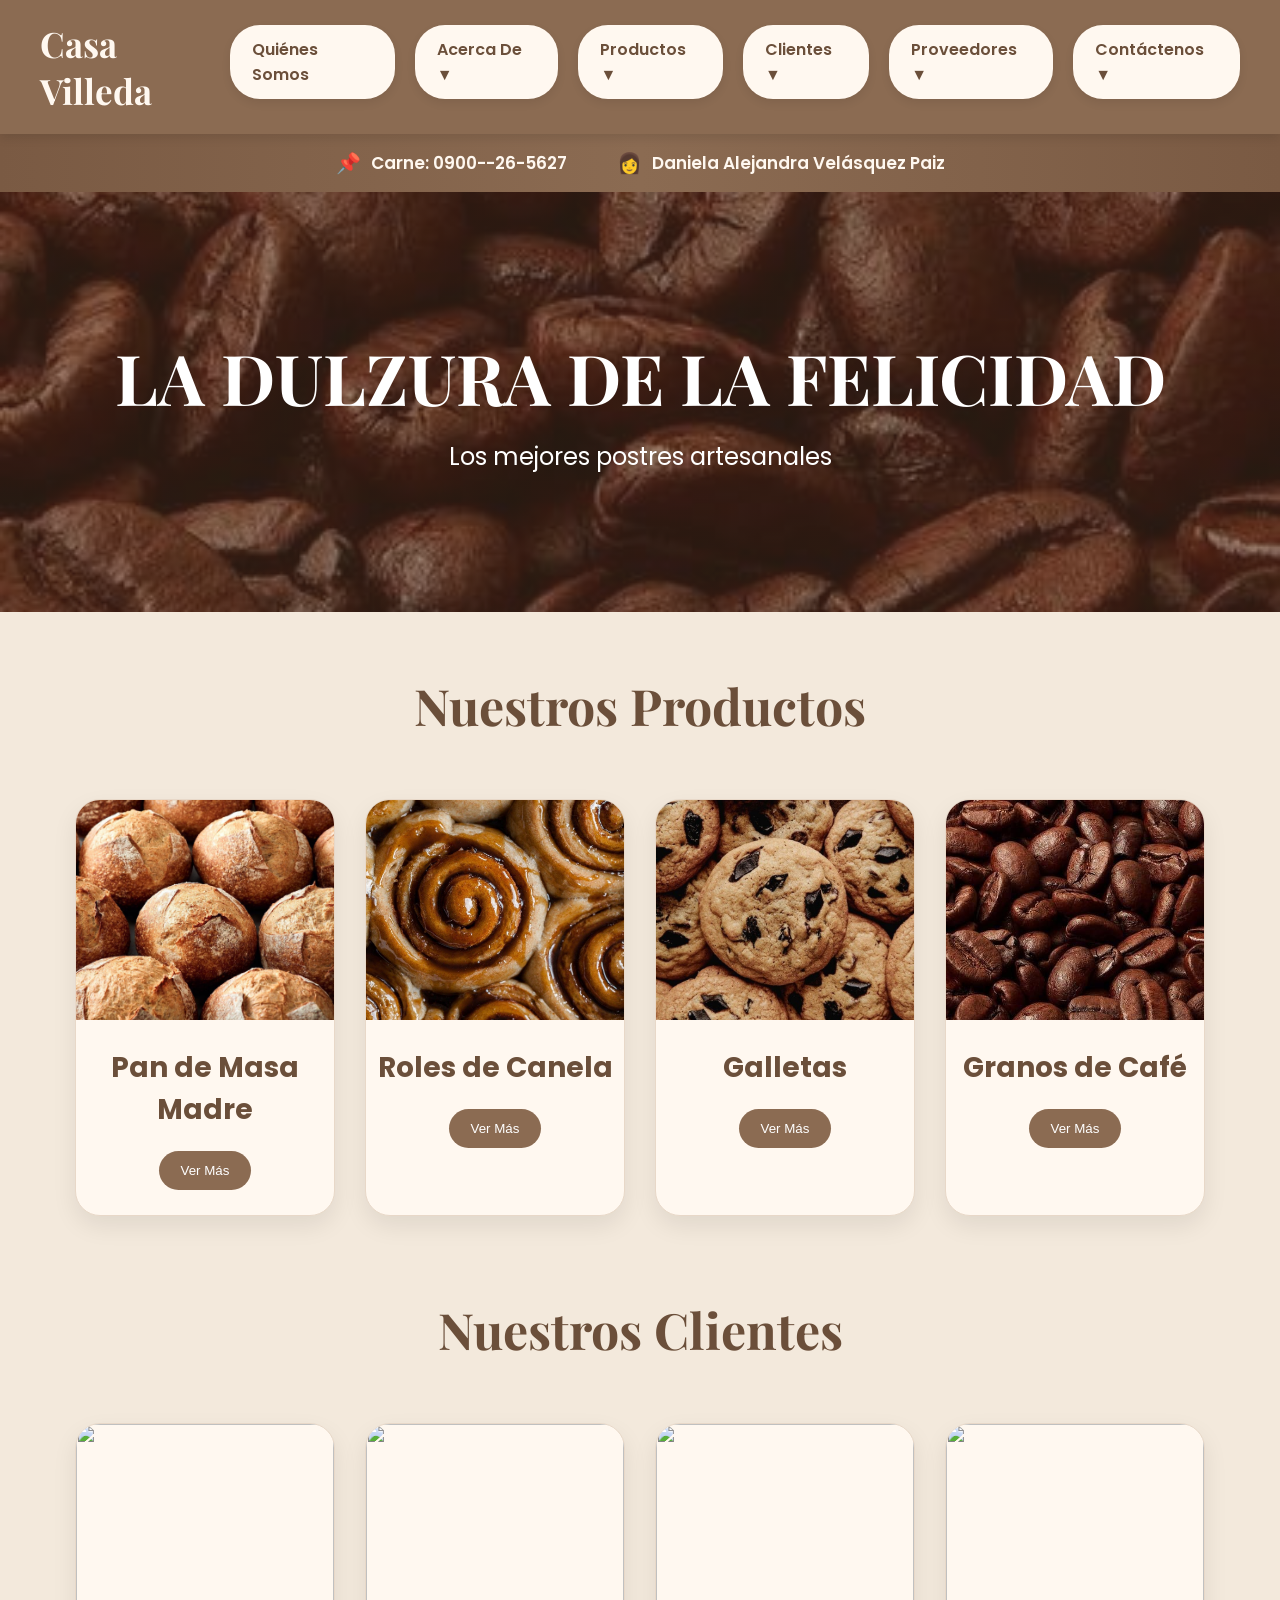
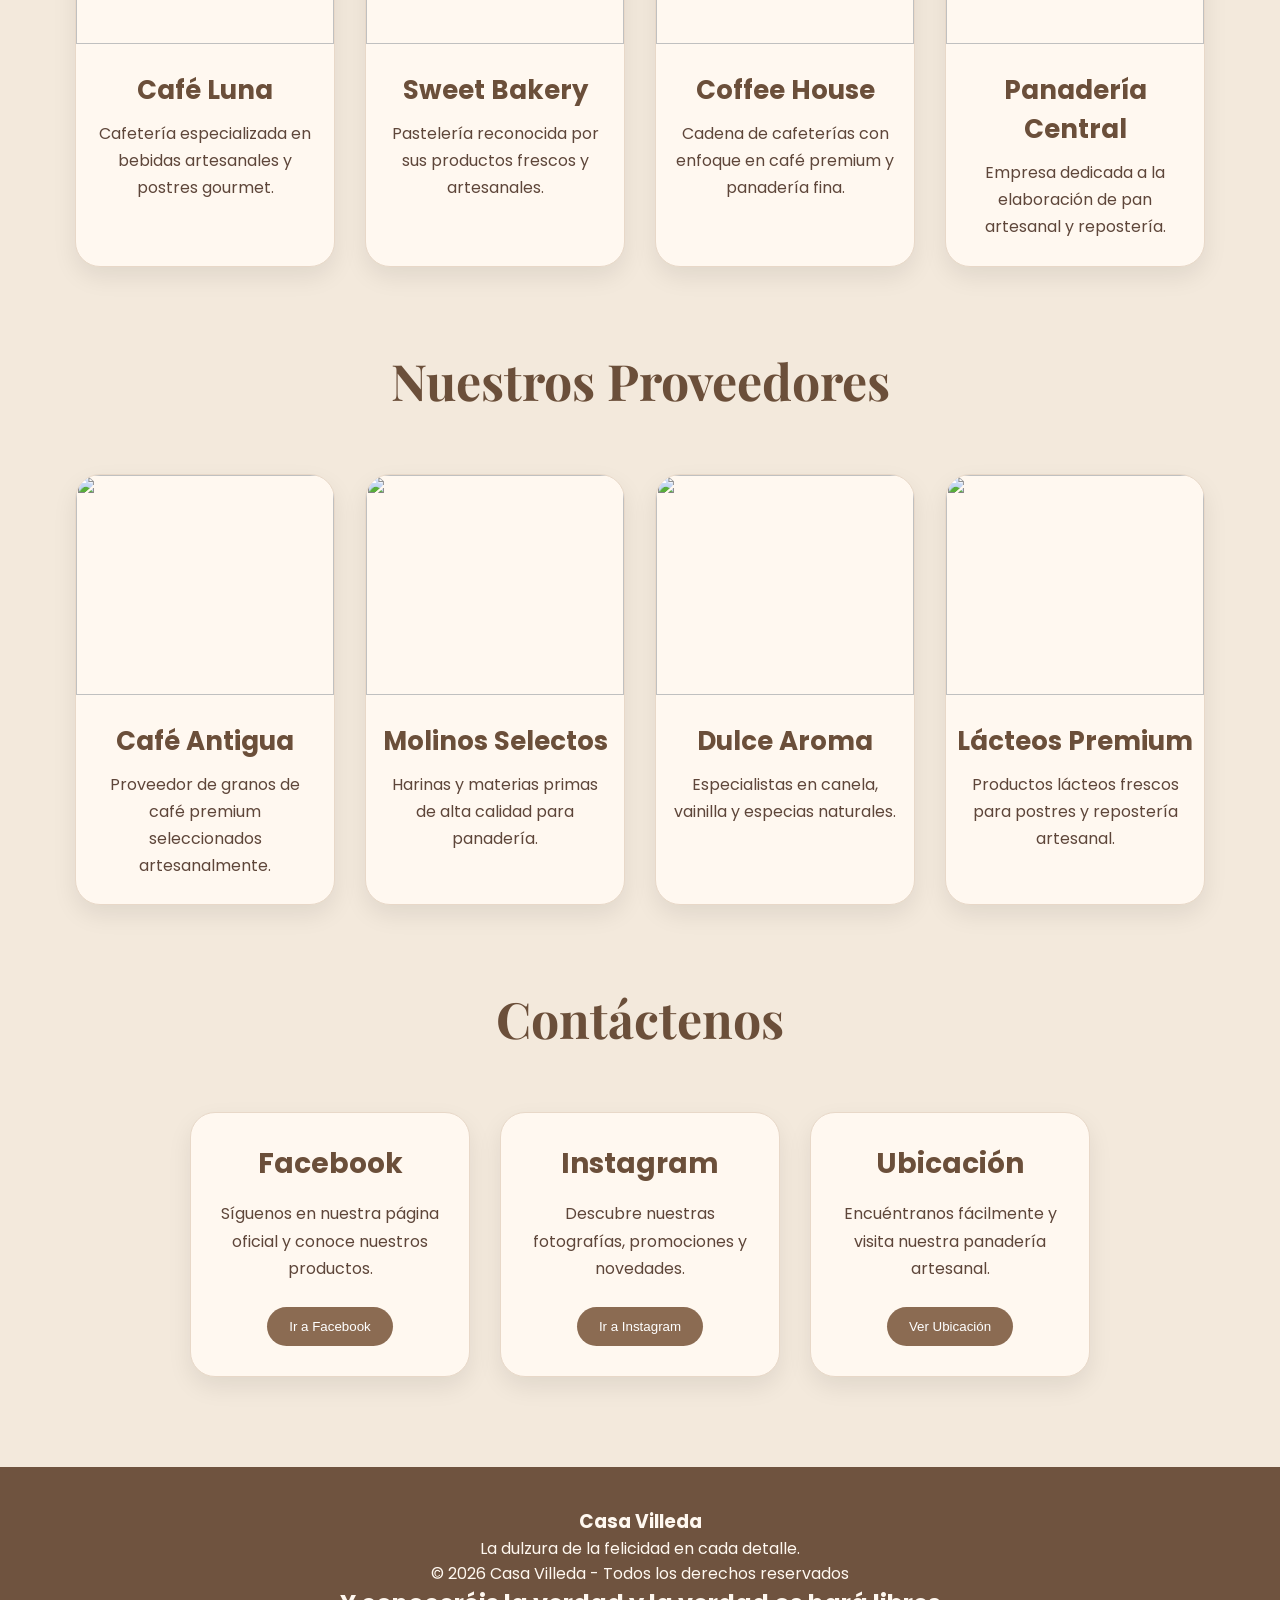
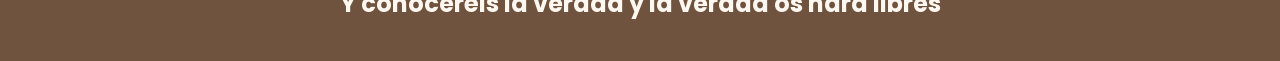
==== index.html @ d9a8e49d "Primer commit" ====
<!DOCTYPE html>
<html lang="es">

<head>

<meta charset="UTF-8">
<meta name="viewport" content="width=device-width, initial-scale=1.0">

<title>Casa Villeda</title>

<link rel="preconnect" href="https://fonts.googleapis.com">
<link rel="preconnect" href="https://fonts.gstatic.com" crossorigin>

<link href="https://fonts.googleapis.com/css2?family=Playfair+Display:wght@600;700&family=Poppins:wght@300;400;500;600&display=swap" rel="stylesheet">

<link rel="stylesheet" href="style.css">

</head>

<body>

<header>

<nav>

<div class="logo">Casa Villeda</div>

<div class="menu">

<div class="dropdown">
<a href="#" class="dropbtn" onclick="abrirModal('quienes')">
Quiénes Somos
</a>
</div>

<!-- EMPRESA -->

<div class="dropdown">

<a href="#" class="dropbtn">
Acerca De  ▼
</a>

<div class="dropdown-content">

<a href="#" onclick="abrirModal('mision')">
Misión
</a>

<a href="#" onclick="abrirModal('vision')">
Visión
</a>

</div>

</div>


<!-- DROPDOWN -->


<div class="dropdown">

<a href="#productos" class="dropbtn">
Productos ▼
</a>

<div class="dropdown-content">

<a href="#masa-madre">
Pan de Masa Madre
</a>

<a href="#roles-canela">
Roles de Canela
</a>

<a href="#galletas">
Galletas
</a>

<a href="#cafe">
Granos de Café
</a>

</div>

</div>

<!-- CLIENTES -->

<div class="dropdown">

<a href="#clientes" class="dropbtn">
Clientes ▼
</a>

<div class="dropdown-content">

<a href="#cliente1">
Café Luna
</a>

<a href="#cliente2">
Sweet Bakery
</a>

<a href="#cliente3">
Coffee House
</a>

<a href="#cliente4">
Panadería Central
</a>

</div>

</div>

<!-- PROVEEDORES -->

<div class="dropdown">

<a href="#proveedores" class="dropbtn">
Proveedores ▼
</a>

<div class="dropdown-content">

<a href="#proveedor1">
Café Antigua
</a>

<a href="#proveedor2">
Molinos Selectos
</a>

<a href="#proveedor3">
Dulce Aroma
</a>

<a href="#proveedor4">
Lácteos Premium
</a>

</div>

</div>

<!-- CONTACTO -->

<div class="dropdown">

<a href="#contacto" class="dropbtn">
Contáctenos ▼
</a>

<div class="dropdown-content">

<a href="https://www.facebook.com/share/1BdedrcXDf/?mibextid=wwXIfr" target="_blank">
Facebook
</a>

<a href="https://www.instagram.com/casavilledagt?igsh=cjlva3J4cmhjazhu&utm_source=qr" target="_blank">
Instagram
</a>

<a href="#contacto">
Ubicación
</a>

</div>

</div>



</div>

</nav>

</header>

<!-- MARQUEE -->

<!-- INFO BAR -->

<section class="info-bar">

    <div class="info-item">

        <span>📌</span>

        <p>
        Carne: 0900--26-5627
        </p>

    </div>

    <div class="info-item">

        <span>👩</span>

        <p>
        Daniela Alejandra Velásquez Paiz
        </p>

    </div>

</section>

<!-- HERO -->

<section class="hero">

<h1>LA DULZURA DE LA FELICIDAD</h1>

<p>Los mejores postres artesanales</p>

</section>

<!-- PRODUCTOS -->


 <h2 class="section-title">Nuestros Productos</h2>
<section class="productos" id="productos">


<div class="card" id="masa-madre">

<img src="masamadre.jpeg">

<h3>Pan de Masa Madre</h3>

<button onclick="abrirModal('prod1')">
Ver Más
</button>

</div>

<div class="card" id="roles-canela">

<img src="roles.jpeg">

<h3>Roles de Canela</h3>

<button onclick="abrirModal('prod2')">
Ver Más
</button>

</div>

<div class="card" id="galletas">

<img src="galletas.jpeg">

<h3>Galletas</h3>

<button onclick="abrirModal('prod3')">
Ver Más
</button>

</div>

<div class="card" id="cafe">

<img src="cafe.jpeg">

<h3>Granos de Café</h3>

<button onclick="abrirModal('prod4')">
Ver Más
</button>

</div>

</section>

<!-- CLIENTES -->

    <h2 class="section-title">Nuestros Clientes</h2>

<section class="clientes-cards" id="clientes">



    <div class="card-cliente" id="cliente1">

        <img src="cliente1.jpeg">

        <h3>Café Luna</h3>

        <p>
        Cafetería especializada en bebidas artesanales y postres gourmet.
        </p>

    </div>

    <div class="card-cliente" id="cliente2">

        <img src="cliente2.jpeg">

        <h3>Sweet Bakery</h3>

        <p>
        Pastelería reconocida por sus productos frescos y artesanales.
        </p>

    </div>

    <div class="card-cliente" id="cliente3">

        <img src="cliente3.jpeg">

        <h3>Coffee House</h3>

        <p>
        Cadena de cafeterías con enfoque en café premium y panadería fina.
        </p>

    </div>

    <div class="card-cliente" id="cliente4">

        <img src="cliente4.jpeg">

        <h3>Panadería Central</h3>

        <p>
        Empresa dedicada a la elaboración de pan artesanal y repostería.
        </p>

    </div>

</section>


<!-- CONTACTO -->




<!-- CLIENTES -->
<!-- 
<h2 class="section-title">Clientes</h2>

<section class="contacto">

<button onclick="window.open('https://www.facebook.com/share/1BdedrcXDf/?mibextid=wwXIfr')">
Facebook
</button>

<button onclick="window.open('https://www.instagram.com/casavilledagt?igsh=cjlva3J4cmhjazhu&utm_source=qr')">
Instagram
</button>

<button onclick="abrirModal('mapa')">
Ubicación
</button>

</section> -->

<!-- PROVEEDORES -->

    <h2 class="section-title">Nuestros Proveedores</h2>

<section class="proveedores" id="proveedores">



    <div class="card-proveedor">

        <img src="proveedor1.jpeg">

        <h3>Café Antigua</h3>

        <p>
        Proveedor de granos de café premium seleccionados artesanalmente.
        </p>

    </div>

    <div class="card-proveedor">

        <img src="proveedor2.jpeg">

        <h3>Molinos Selectos</h3>

        <p>
        Harinas y materias primas de alta calidad para panadería.
        </p>

    </div>

    <div class="card-proveedor">

        <img src="proveedor3.jpeg">

        <h3>Dulce Aroma</h3>

        <p>
        Especialistas en canela, vainilla y especias naturales.
        </p>

    </div>

    <div class="card-proveedor">

        <img src="proveedor4.jpeg">

        <h3>Lácteos Premium</h3>

        <p>
        Productos lácteos frescos para postres y repostería artesanal.
        </p>

    </div>

</section>


    <h2 class="section-title">Contáctenos</h2>

<section class="contacto" id="contacto">


    <div class="card-contacto">

        <h3>Facebook</h3>

        <p>
        Síguenos en nuestra página oficial y conoce nuestros productos.
        </p>

        <button onclick="window.open('https://www.facebook.com/share/1BdedrcXDf/?mibextid=wwXIfr')">
        Ir a Facebook
        </button>

    </div>

    <div class="card-contacto">

        <h3>Instagram</h3>

        <p>
        Descubre nuestras fotografías, promociones y novedades.
        </p>

        <button onclick="window.open('https://www.instagram.com/casavilledagt?igsh=cjlva3J4cmhjazhu&utm_source=qr')">
        Ir a Instagram
        </button>

    </div>

    <div class="card-contacto">

        <h3>Ubicación</h3>

        <p>
        Encuéntranos fácilmente y visita nuestra panadería artesanal.
        </p>

        <button onclick="abrirModal('mapa')">
        Ver Ubicación
        </button>

    </div>

</section>

<!-- MODAL -->

<div id="modal" class="modal">

<div class="modal-content">

<span class="close" onclick="cerrarModal()">&times;</span>

<div id="contenidoModal"></div>

</div>

</div>




<!-- FOOTER -->

<footer>

<div class="footer-contenido">

<h3>Casa Villeda</h3>


<p>
La dulzura de la felicidad en cada detalle.
</p>

<p class="copyright">
© 2026 Casa Villeda - Todos los derechos reservados
<br>
<h2>Y conoceréis la verdad y la verdad os hará libres</h2>

</p>

</div>

</footer>

<script src="script.js"></script>
<SCript>

    
</SCript>

<!-- MUSICA -->

<audio autoplay loop>

    <source src="musica.mp3" type="audio/mpeg">

</audio>

</body>
</html>
---- style.css ----
*{
    margin:0;
    padding:0;
    box-sizing:border-box;
}

html{
    scroll-behavior:smooth;
}

body{
    background:#F3E9DC;
    font-family:'Poppins', sans-serif;
}

/* NAVBAR */

header{
    background:#8B6B52;
    padding:20px 40px;
    box-shadow:0px 4px 10px rgba(0,0,0,0.1);
    position:sticky;
    top:0;
    z-index:1000;
}

nav{
    display:flex;
    justify-content:space-between;
    align-items:center;
}

.logo{
    font-size:35px;
    font-weight:bold;
    color:#FFF8F0;
    font-family:'Playfair Display', serif;
}

.menu{
    display:flex;
    gap:20px;
    align-items:center;
}

.menu button,
.dropbtn{
    background:#FFF8F0;
    border:none;
    padding:12px 22px;
    border-radius:30px;
    cursor:pointer;
    transition:0.4s;
    color:#6B4F3A;
    font-weight:600;
    box-shadow:0px 4px 10px rgba(0,0,0,0.08);
}

.menu button:hover,
.dropbtn:hover{
    background:#E6D2BF;
    transform:translateY(-3px);
}

/* DROPDOWN */

.dropdown{
    position:relative;
}

.dropdown-content{
    display:none;
    position:absolute;
    top:58px;
    left:0;
    background:#FFF8F0;
    min-width:220px;
    border-radius:20px;
    overflow:hidden;
    box-shadow:0px 8px 20px rgba(0,0,0,0.12);
}

.dropdown-content a{
    display:block;
    padding:15px 20px;
    text-decoration:none;
    color:#6B4F3A;
    transition:0.3s;
}

.dropdown-content a:hover{
    background:#EADBCB;
}

.dropdown:hover .dropdown-content,
.dropdown-content:hover{
    display:block;
}

.dropdown{
    position:relative;
    padding-bottom:10px;
}
/* HERO */

.hero{
    height:420px;

    background:
    linear-gradient(
        rgba(70,45,30,0.55),
        rgba(70,45,30,0.55)
    ),
    url('cafe.jpeg');

    background-size:cover;
    background-position:center;

    display:flex;
    justify-content:center;
    align-items:center;
    flex-direction:column;

    text-align:center;
    color:white;
}

.hero h1{
    font-size:70px;
    margin-bottom:15px;
    font-family:'Playfair Display', serif;
}

.hero p{
    font-size:24px;
}

/* TITULOS */

.section-title{
    text-align:center;
    margin:60px 0 40px;
    color:#6B4F3A;
    font-size:50px;
    font-family:'Playfair Display', serif;
}

/* PRODUCTOS */

.productos{
    display:flex;
    justify-content:center;
    gap:30px;
    flex-wrap:wrap;
    padding:20px;
}

.card{
    width:260px;
    background:#FFF8F0;
    border-radius:25px;
    overflow:hidden;
    box-shadow:0px 10px 25px rgba(0,0,0,0.08);
    border:1px solid #E8D8C8;
    transition:0.4s;
    text-align:center;
    padding-bottom:25px;
}

.card:hover{
    transform:translateY(-8px);
}

.card img{
    width:100%;
    height:220px;
    object-fit:cover;
    transition:0.4s;
}

.card:hover img{
    transform:scale(1.05);
}

.card h3{
    margin:20px 0;
    color:#6B4F3A;
    font-size:28px;
}

.card button{
    background:#8B6B52;
    border:none;
    padding:12px 22px;
    color:white;
    border-radius:30px;
    cursor:pointer;
}

.card button:hover{
    background:#6F533F;
}

/* CLIENTES */

.clientes{
    margin:70px 0;
    display:flex;
    justify-content:center;
    gap:25px;
    flex-wrap:wrap;
}

.clientes button{
    width:170px;
    height:80px;
    border:none;
    border-radius:20px;
    background:#8B6B52;
    color:white;
    font-size:18px;
    cursor:pointer;
}

/* MODAL */

.modal{
    display:none;
    position:fixed;
    z-index:999;
    left:0;
    top:0;
    width:100%;
    height:100%;
    background:rgba(45,25,15,0.75);
    backdrop-filter:blur(5px);
}

.modal-content{
    background:rgba(255,248,240,0.96);
    width:500px;
    margin:5% auto;
    padding:35px;
    border-radius:30px;
    position:relative;
    color:#5E463A;
}

.modal-content.grande{
    width:85%;
    max-width:1000px;
}

.close{
    position:absolute;
    right:25px;
    top:15px;
    font-size:35px;
    cursor:pointer;
}

/* FOOTER */

footer{
    background:#6F533F;
    margin-top:70px;
    padding:40px 20px;
    text-align:center;
    color:#FFF8F0;
}
.dropbtn{
    background:#FFF8F0;
    border:none;
    padding:12px 22px;
    border-radius:30px;
    cursor:pointer;
    transition:0.4s;
    color:#6B4F3A;
    font-weight:600;
    box-shadow:0px 4px 10px rgba(0,0,0,0.08);

    text-decoration:none;
    display:inline-block;
}
/* PROVEEDORES */

.proveedores{
    display:flex;
    justify-content:center;
    gap:30px;
    flex-wrap:wrap;
    padding:20px;
}

.card-proveedor{

    width:260px;

    background:#FFF8F0;

    border-radius:25px;

    overflow:hidden;

    box-shadow:0px 10px 25px rgba(0,0,0,0.08);

    border:1px solid #E8D8C8;

    transition:0.4s;

    text-align:center;

    padding-bottom:25px;
}

.card-proveedor:hover{
    transform:translateY(-8px);
}

.card-proveedor img{
    width:100%;
    height:220px;
    object-fit:cover;
    transition:0.4s;
}

.card-proveedor:hover img{
    transform:scale(1.05);
}

.card-proveedor h3{
    margin:20px 0 10px;
    color:#6B4F3A;
    font-size:26px;
    padding:0 10px;
}

.card-proveedor p{
    color:#5E463A;
    line-height:1.7;
    padding:0 18px;
}
/* CLIENTES CARDS */

.clientes-cards{
    display:flex;
    justify-content:center;
    gap:30px;
    flex-wrap:wrap;
    padding:20px;
}

.card-cliente{

    width:260px;

    background:#FFF8F0;

    border-radius:25px;

    overflow:hidden;

    box-shadow:0px 10px 25px rgba(0,0,0,0.08);

    border:1px solid #E8D8C8;

    transition:0.4s;

    text-align:center;

    padding-bottom:25px;
}

.card-cliente:hover{
    transform:translateY(-8px);
}

.card-cliente img{
    width:100%;
    height:220px;
    object-fit:cover;
    transition:0.4s;
}

.card-cliente:hover img{
    transform:scale(1.05);
}

.card-cliente h3{
    margin:20px 0 10px;
    color:#6B4F3A;
    font-size:26px;
    padding:0 10px;
}

.card-cliente p{
    color:#5E463A;
    line-height:1.7;
    padding:0 18px;
}

/* CONTACTO */

.contacto{
    display:flex;
    justify-content:center;
    gap:30px;
    flex-wrap:wrap;
    padding:20px;
}

.card-contacto{

    width:280px;

    background:#FFF8F0;

    border-radius:25px;

    padding:30px 20px;

    text-align:center;

    box-shadow:0px 10px 25px rgba(0,0,0,0.08);

    border:1px solid #E8D8C8;

    transition:0.4s;
}

.card-contacto:hover{
    transform:translateY(-8px);
}

.card-contacto h3{
    color:#6B4F3A;
    margin-bottom:15px;
    font-size:28px;
}

.card-contacto p{
    color:#5E463A;
    line-height:1.7;
    margin-bottom:25px;
}

.card-contacto button{

    background:#8B6B52;

    border:none;

    padding:12px 22px;

    color:white;

    border-radius:30px;

    cursor:pointer;

    transition:0.4s;
}

.card-contacto button:hover{
    background:#6F533F;
}

#productos,
#proveedores,
#clientes,
#contacto{
    scroll-margin-top:300px;
}

/* MARQUEE */

.marquee-container{

    width:100%;

    overflow:hidden;

    background:linear-gradient(
        90deg,
        #6F533F,
        #8B6B52,
        #6F533F
    );

    padding:14px 0;

    box-shadow:0px 4px 10px rgba(0,0,0,0.08);
}

.marquee{

    display:inline-block;

    white-space:nowrap;

    color:#FFF8F0;

    font-size:18px;

    font-weight:600;

    animation:marqueeMove 18s linear infinite;
}

@keyframes marqueeMove{

    from{
        transform:translateX(100%);
    }

    to{
        transform:translateX(-100%);
    }

}

/* INFO BAR */

.info-bar{

    width:100%;

    background:linear-gradient(
        90deg,
        #7A5A43,
        #8B6B52,
        #7A5A43
    );

    display:flex;

    justify-content:center;

    align-items:center;

    gap:50px;

    flex-wrap:wrap;

    padding:14px 20px;

    box-shadow:0px 4px 10px rgba(0,0,0,0.08);
}

.info-item{

    display:flex;

    align-items:center;

    gap:10px;

    color:#FFF8F0;

    font-weight:600;

    font-size:17px;

    animation:fadeFloat 3s ease-in-out infinite;
}

.info-item span{
    font-size:20px;
}

@keyframes fadeFloat{

    0%{
        transform:translateY(0px);
    }

    50%{
        transform:translateY(-3px);
    }

    100%{
        transform:translateY(0px);
    }

}

.imagen{
    flex:1;
    display:flex;
    justify-content:center;
}

.imagen img{
    width:320px;
    border-radius:25px;
    box-shadow:0px 8px 20px rgba(0,0,0,0.15);
}
.quienes-somos{
    padding:10px;
}

.quienes-somos h2{
    text-align:center;
    font-size:50px;
    margin-bottom:40px;
    color:#6B4F3A;
    font-family:'Playfair Display', serif;
}

.contenido{
    display:flex;
    align-items:center;
    justify-content:space-between;
    gap:40px;
    flex-wrap:wrap;
}

.texto{
    flex:1;
    min-width:300px;
}

.texto p{
    font-size:18px;
    line-height:1.9;
    text-align:justify;
    color:#5E463A;
}
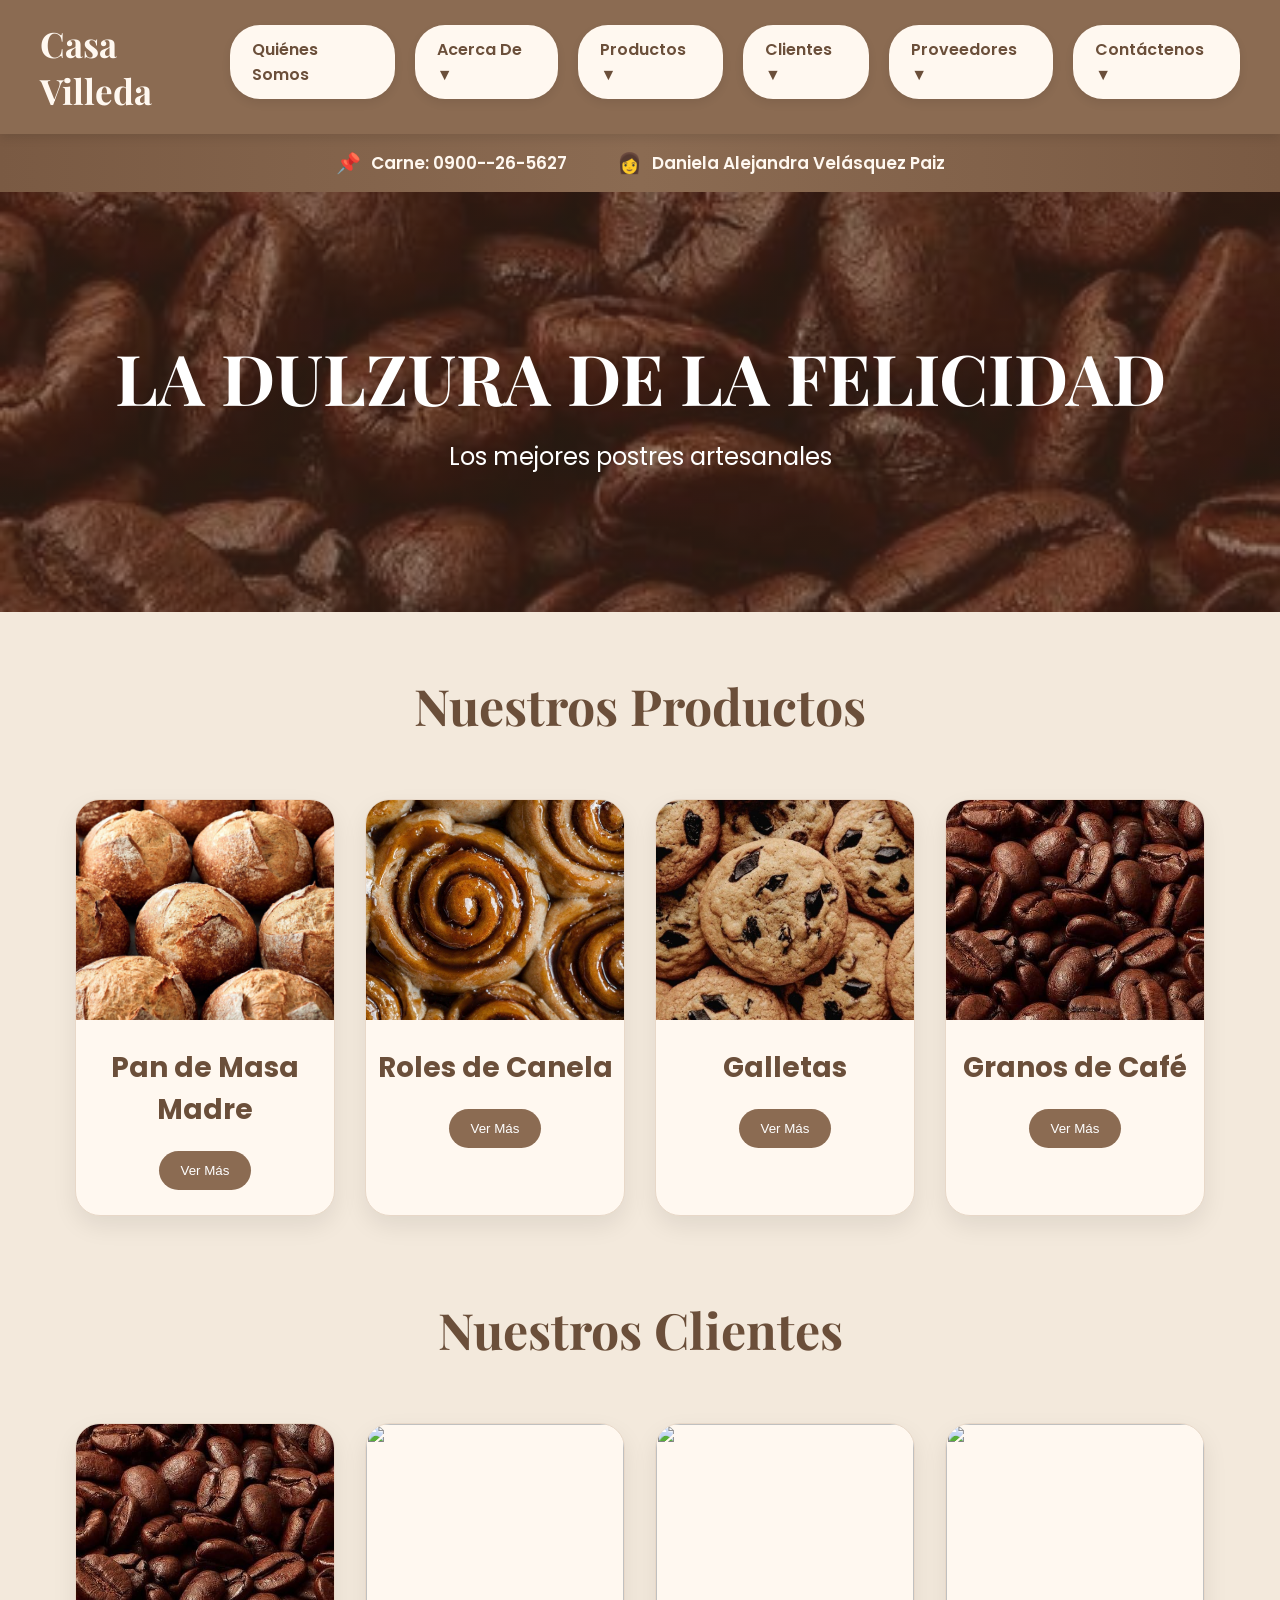
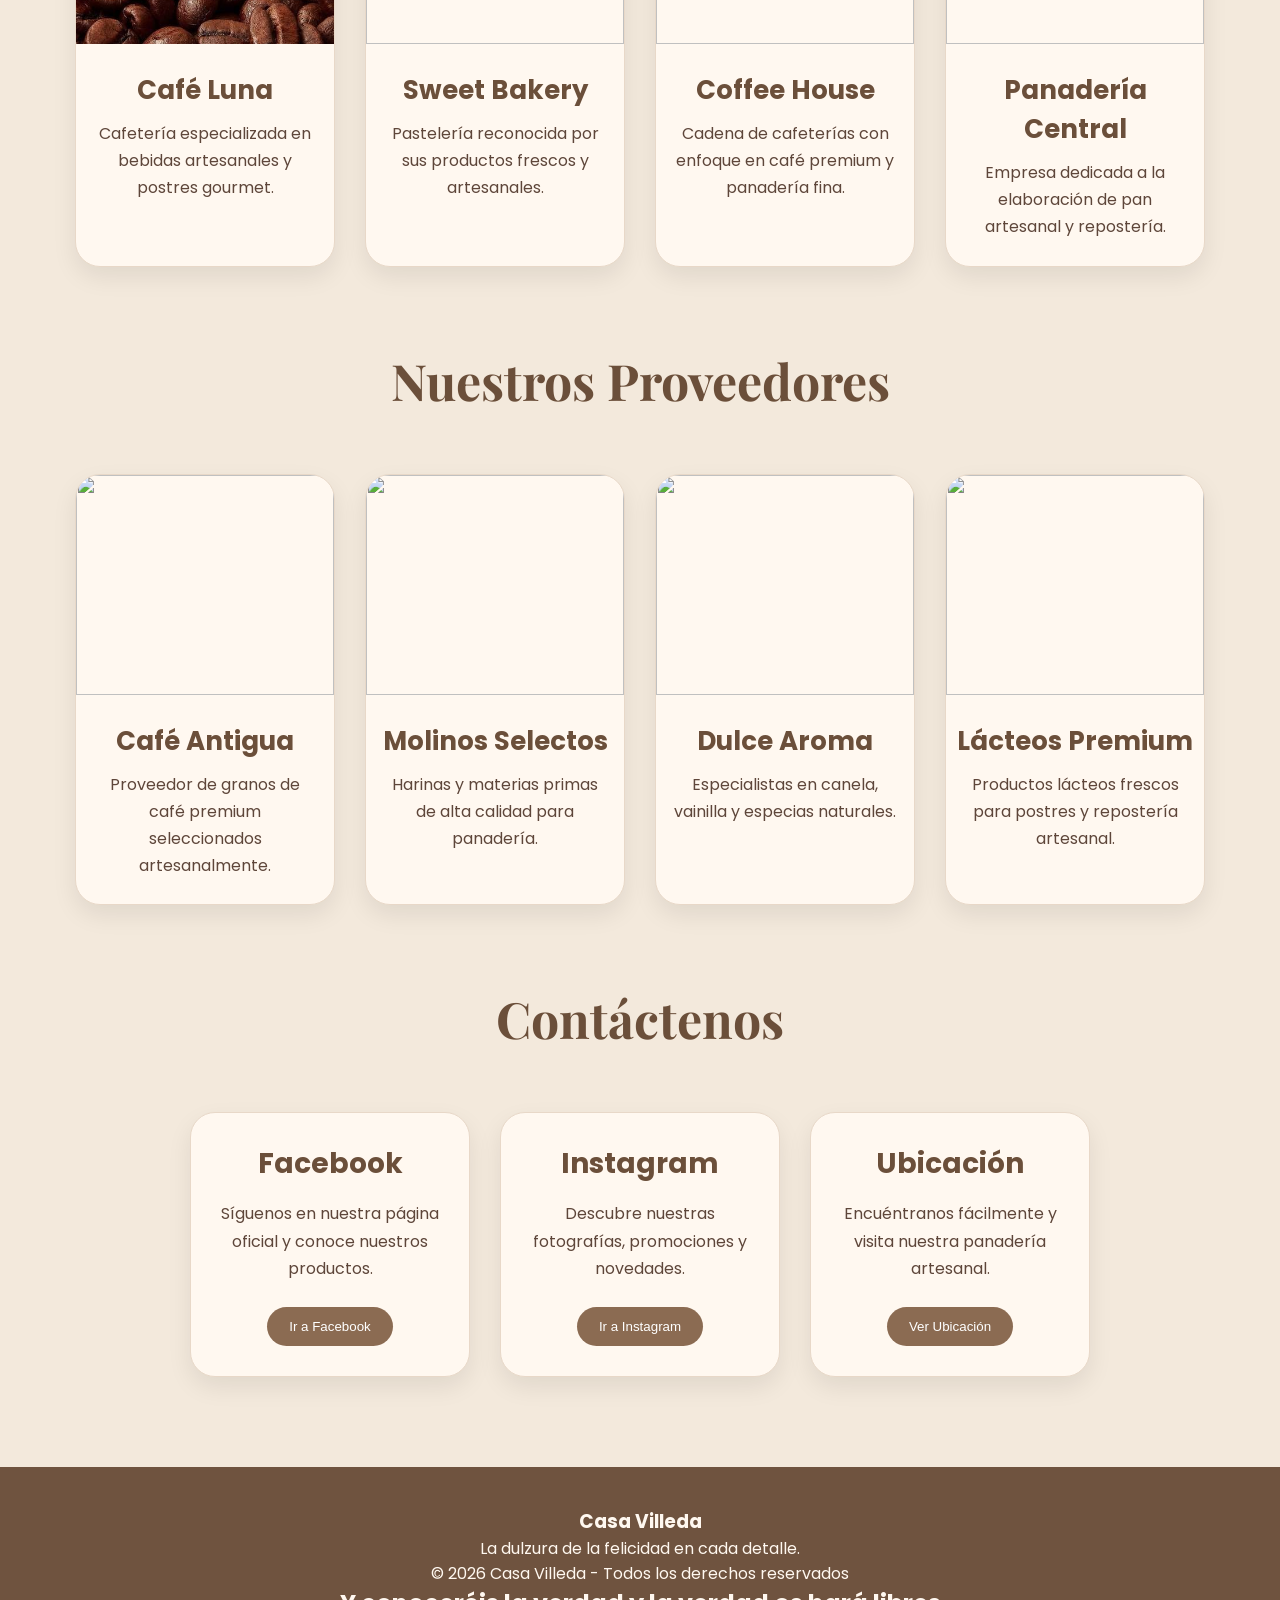
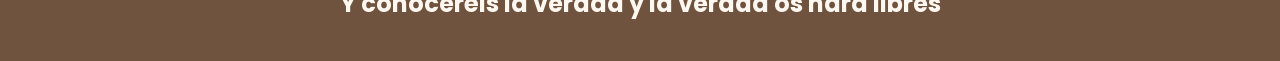
==== commit 187c053b: "segundo commit" ====
--- a/index.html
+++ b/index.html
@@ -286,7 +286,7 @@
 
     <div class="card-cliente" id="cliente1">
 
-        <img src="cliente1.jpeg">
+        <img src="cafe.jpeg">
 
         <h3>Café Luna</h3>
 
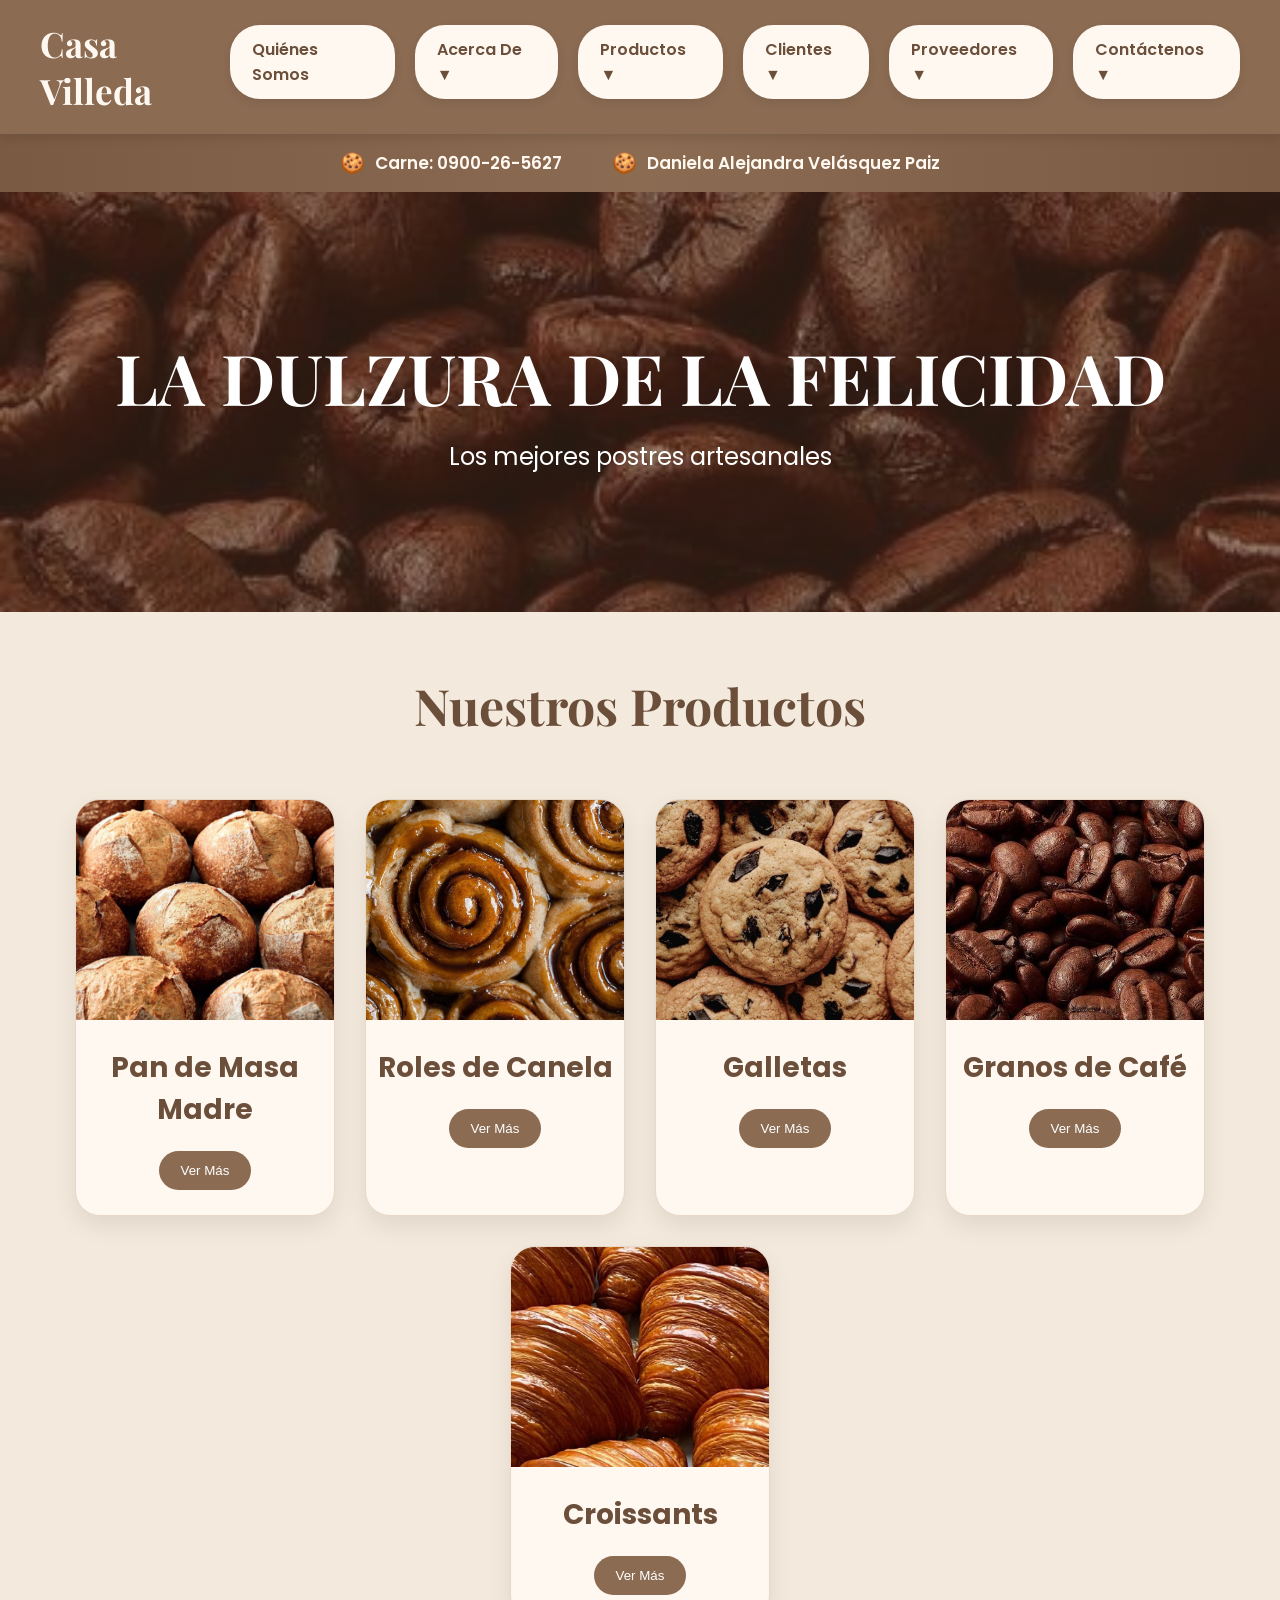
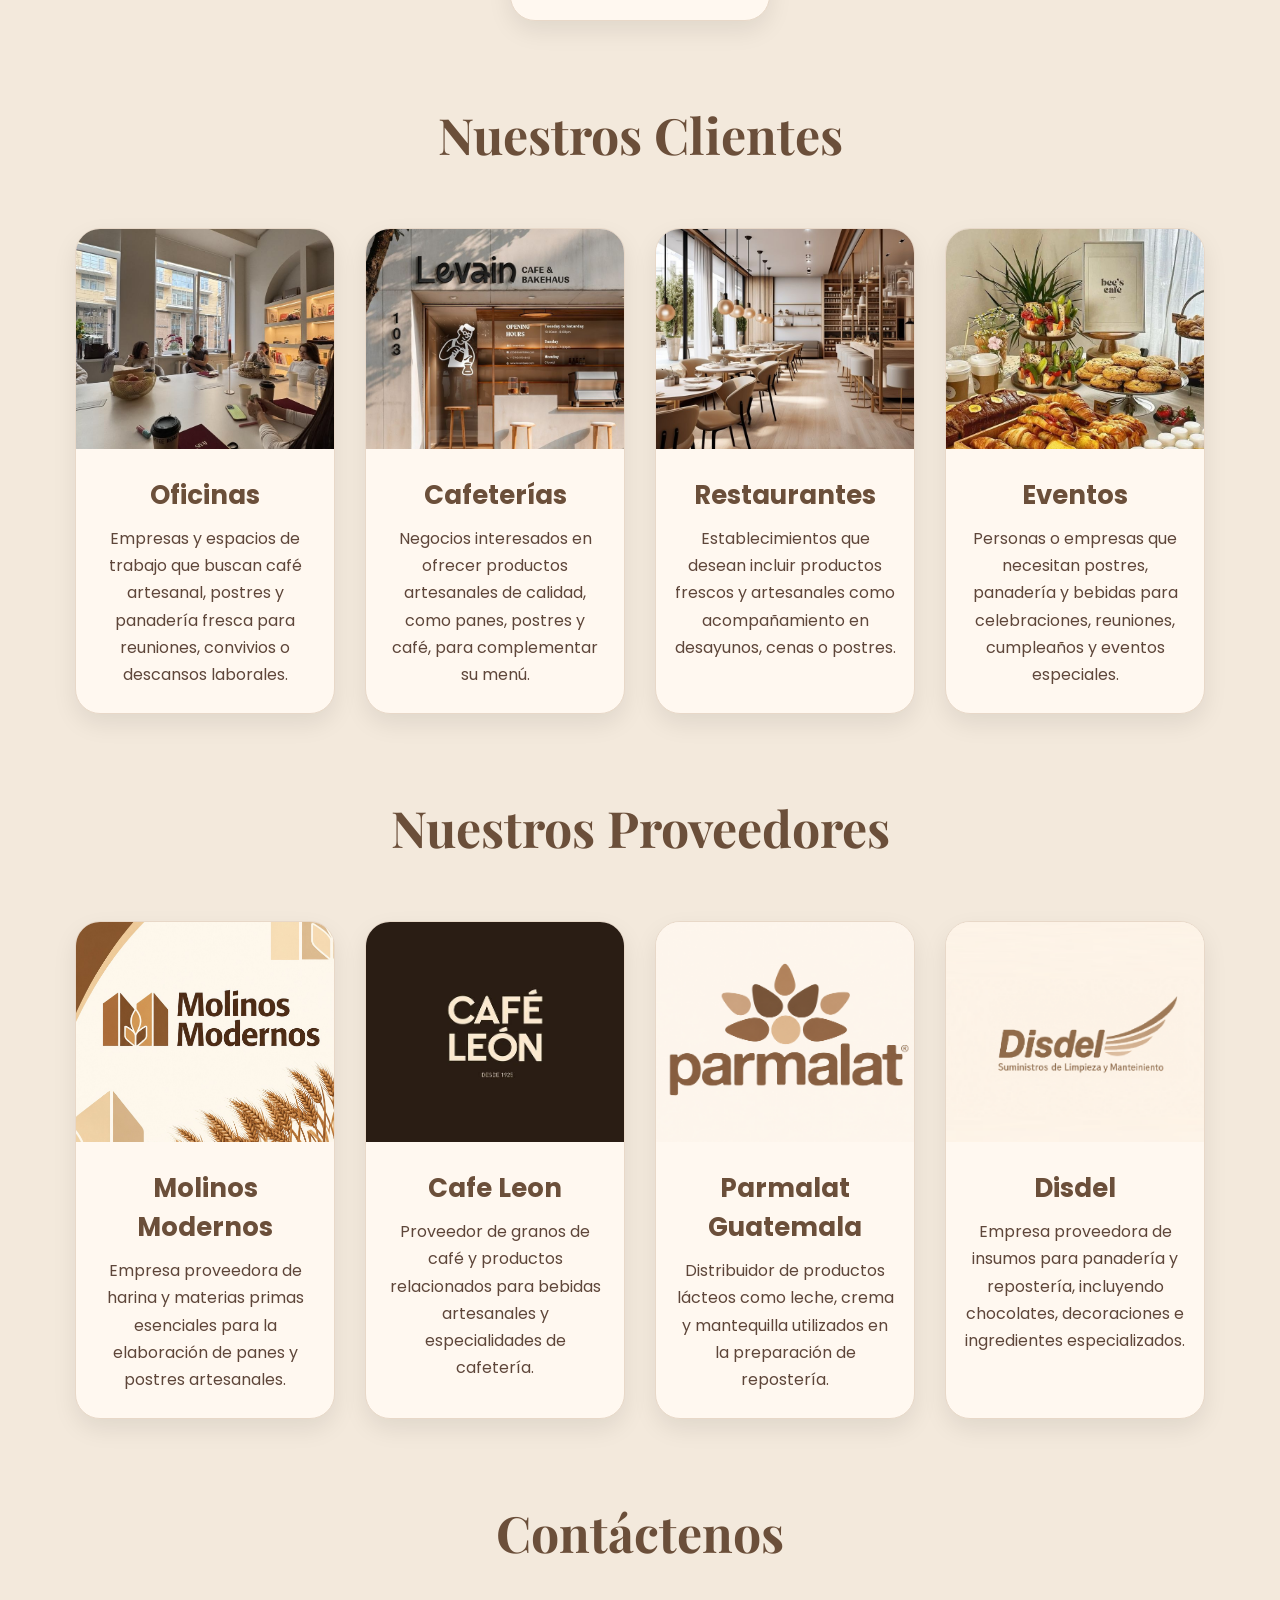
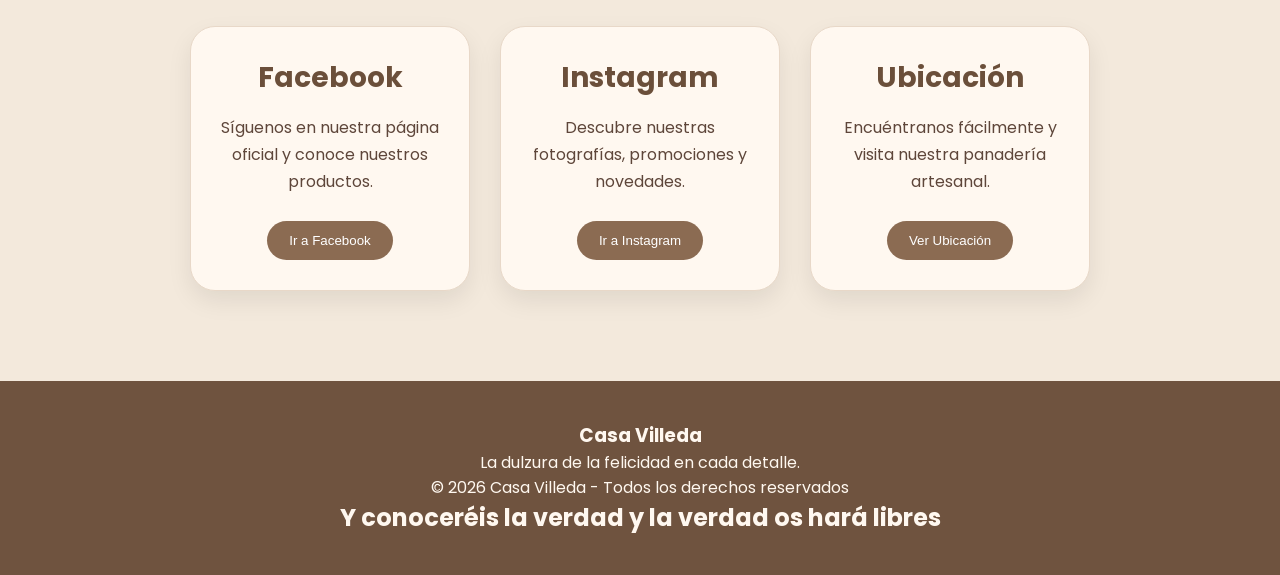
==== commit 5ccaf04a: "tercer commit" ====
--- a/index.html
+++ b/index.html
@@ -83,6 +83,10 @@
 Granos de Café
 </a>
 
+<a href="#Croissants">
+Croissants
+</a>
+
 </div>
 
 </div>
@@ -97,20 +101,20 @@
 
 <div class="dropdown-content">
 
-<a href="#cliente1">
-Café Luna
-</a>
-
-<a href="#cliente2">
-Sweet Bakery
-</a>
-
-<a href="#cliente3">
-Coffee House
-</a>
-
-<a href="#cliente4">
-Panadería Central
+<a href="#Oficinas">
+Oficinas
+</a>
+
+<a href="#Cafeterías">
+Cafeterías
+</a>
+
+<a href="#Restaurantes">
+Restaurantes
+</a>
+
+<a href="#Eventos">
+Eventos
 </a>
 
 </div>
@@ -128,19 +132,19 @@
 <div class="dropdown-content">
 
 <a href="#proveedor1">
-Café Antigua
+Molinos Modernos
 </a>
 
 <a href="#proveedor2">
-Molinos Selectos
+Cafe Leon
 </a>
 
 <a href="#proveedor3">
-Dulce Aroma
+Parmalat Guatemala
 </a>
 
 <a href="#proveedor4">
-Lácteos Premium
+Disdel
 </a>
 
 </div>
@@ -189,17 +193,17 @@
 
     <div class="info-item">
 
-        <span>📌</span>
-
-        <p>
-        Carne: 0900--26-5627
+        <span>🍪</span>
+
+        <p>
+        Carne: 0900-26-5627
         </p>
 
     </div>
 
     <div class="info-item">
 
-        <span>👩</span>
+        <span>🍪</span>
 
         <p>
         Daniela Alejandra Velásquez Paiz
@@ -274,6 +278,20 @@
 
 </div>
 
+<div class="card" id="Croissants">
+
+<img src="ccc.jpg">
+
+<h3>Croissants</h3>
+
+<button onclick="abrirModal('prod5')">
+Ver Más
+</button>
+
+</div>
+
+
+
 </section>
 
 <!-- CLIENTES -->
@@ -284,50 +302,50 @@
 
 
 
-    <div class="card-cliente" id="cliente1">
-
-        <img src="cafe.jpeg">
-
-        <h3>Café Luna</h3>
-
-        <p>
-        Cafetería especializada en bebidas artesanales y postres gourmet.
-        </p>
-
-    </div>
-
-    <div class="card-cliente" id="cliente2">
-
-        <img src="cliente2.jpeg">
-
-        <h3>Sweet Bakery</h3>
-
-        <p>
-        Pastelería reconocida por sus productos frescos y artesanales.
-        </p>
-
-    </div>
-
-    <div class="card-cliente" id="cliente3">
-
-        <img src="cliente3.jpeg">
-
-        <h3>Coffee House</h3>
-
-        <p>
-        Cadena de cafeterías con enfoque en café premium y panadería fina.
-        </p>
-
-    </div>
-
-    <div class="card-cliente" id="cliente4">
-
-        <img src="cliente4.jpeg">
-
-        <h3>Panadería Central</h3>
-
-        <p>
-        Empresa dedicada a la elaboración de pan artesanal y repostería.
+    <div class="card-cliente" id="Oficinas">
+
+        <img src="ofi.jpg">
+
+        <h3>Oficinas</h3>
+
+        <p>
+        Empresas y espacios de trabajo que buscan café artesanal, postres y panadería fresca para reuniones, convivios o descansos laborales.
+        </p>
+
+    </div>
+
+    <div class="card-cliente" id="Cafeterías">
+
+        <img src="CAFF.jpg">
+
+        <h3>Cafeterías</h3>
+
+        <p>
+        Negocios interesados en ofrecer productos artesanales de calidad, como panes, postres y café, para complementar su menú.
+        </p>
+
+    </div>
+
+    <div class="card-cliente" id="Restaurantes">
+
+        <img src="REST.jpg">
+
+        <h3>Restaurantes</h3>
+
+        <p>
+        Establecimientos que desean incluir productos frescos y artesanales como acompañamiento en desayunos, cenas o postres.
+        </p>
+
+    </div>
+
+    <div class="card-cliente" id="Eventos">
+
+        <img src="evento.jpg">
+
+        <h3>Eventos</h3>
+
+        <p>
+        Personas o empresas que necesitan postres, panadería y bebidas para celebraciones, reuniones, cumpleaños y eventos especiales.
         </p>
 
     </div>
@@ -370,48 +388,48 @@
 
     <div class="card-proveedor">
 
-        <img src="proveedor1.jpeg">
-
-        <h3>Café Antigua</h3>
-
-        <p>
-        Proveedor de granos de café premium seleccionados artesanalmente.
+        <img src="ws.jpeg">
+
+        <h3>Molinos Modernos</h3>
+
+        <p>
+        Empresa proveedora de harina y materias primas esenciales para la elaboración de panes y postres artesanales.
         </p>
 
     </div>
 
     <div class="card-proveedor">
 
-        <img src="proveedor2.jpeg">
-
-        <h3>Molinos Selectos</h3>
-
-        <p>
-        Harinas y materias primas de alta calidad para panadería.
+        <img src="CaféLeón.jpg">
+
+        <h3>Cafe Leon</h3>
+
+        <p>
+        Proveedor de granos de café y productos relacionados para bebidas artesanales y especialidades de cafetería.
         </p>
 
     </div>
 
     <div class="card-proveedor">
 
-        <img src="proveedor3.jpeg">
-
-        <h3>Dulce Aroma</h3>
-
-        <p>
-        Especialistas en canela, vainilla y especias naturales.
+        <img src="paaama.png">
+
+        <h3>Parmalat Guatemala</h3>
+
+        <p>
+        Distribuidor de productos lácteos como leche, crema y mantequilla utilizados en la preparación de repostería.
         </p>
 
     </div>
 
     <div class="card-proveedor">
 
-        <img src="proveedor4.jpeg">
-
-        <h3>Lácteos Premium</h3>
-
-        <p>
-        Productos lácteos frescos para postres y repostería artesanal.
+        <img src="disde.png">
+
+        <h3>Disdel</h3>
+
+        <p>
+        Empresa proveedora de insumos para panadería y repostería, incluyendo chocolates, decoraciones e ingredientes especializados.
         </p>
 
     </div>
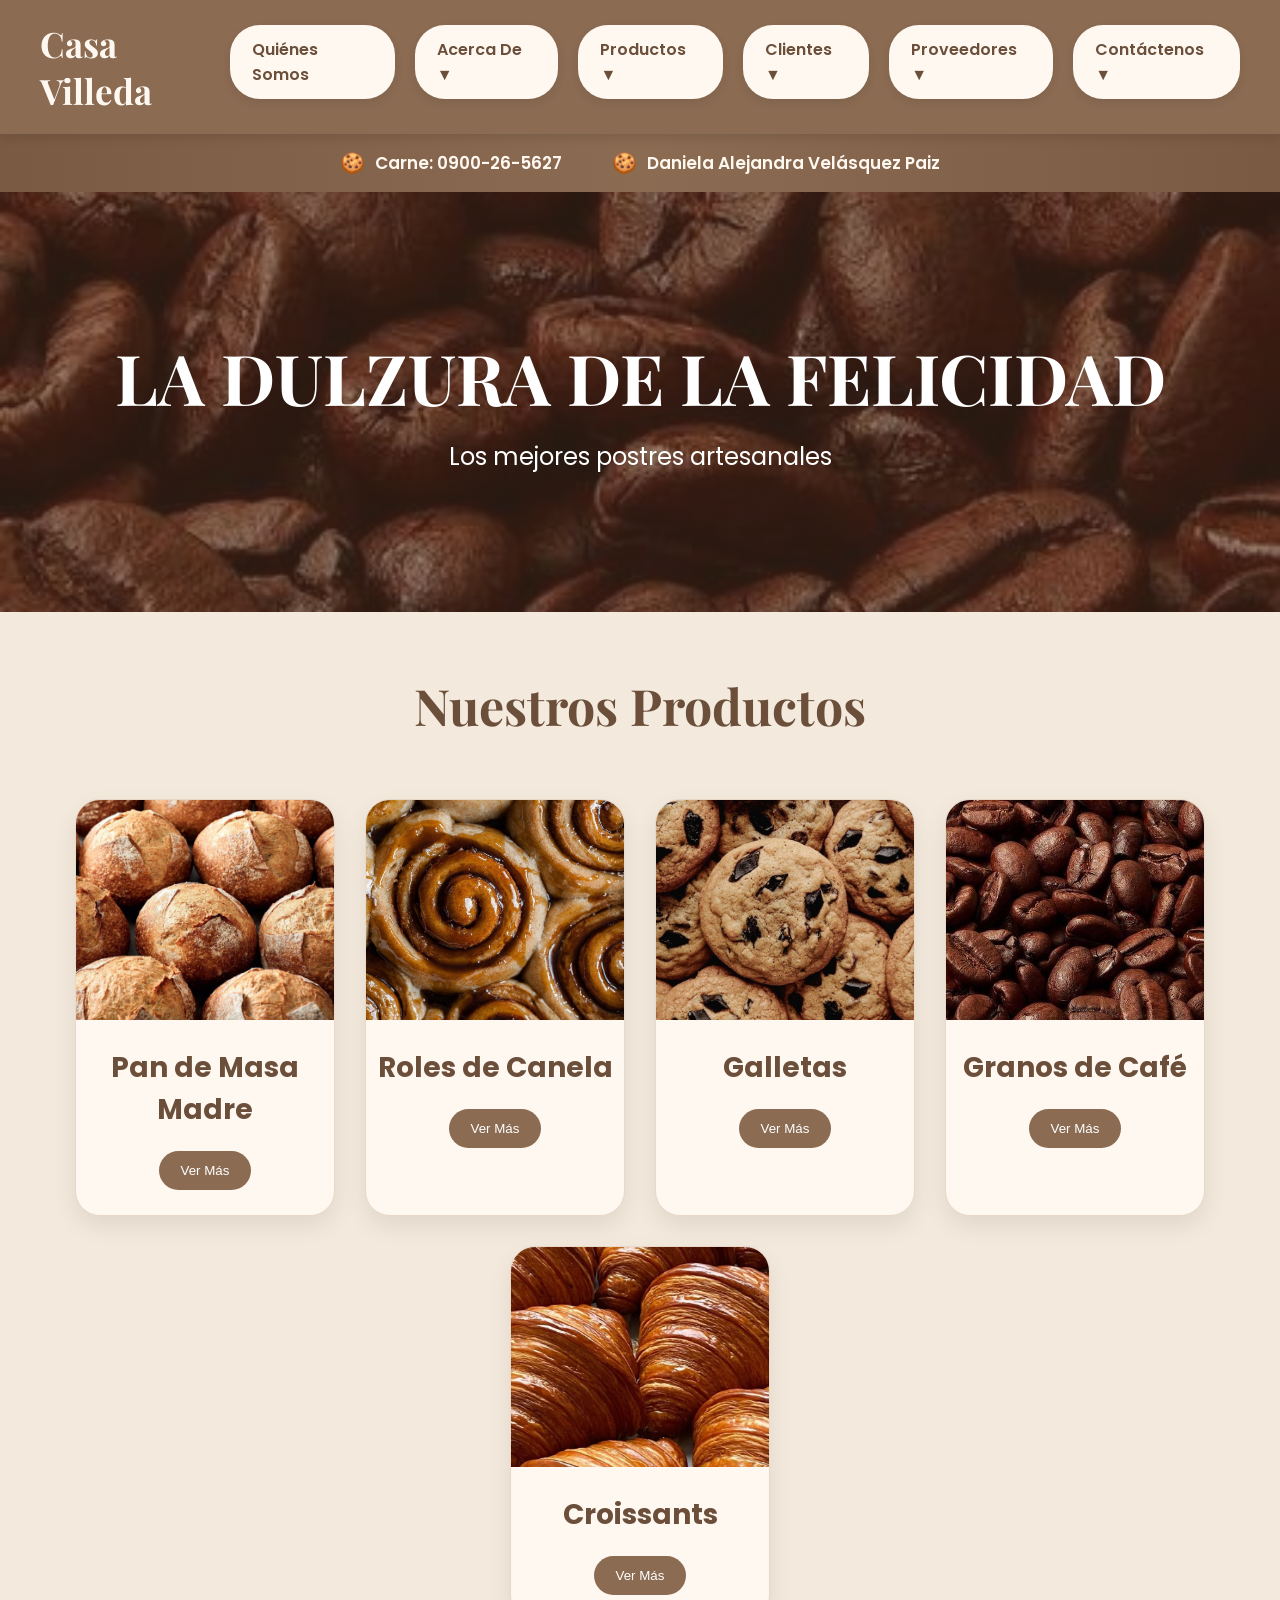
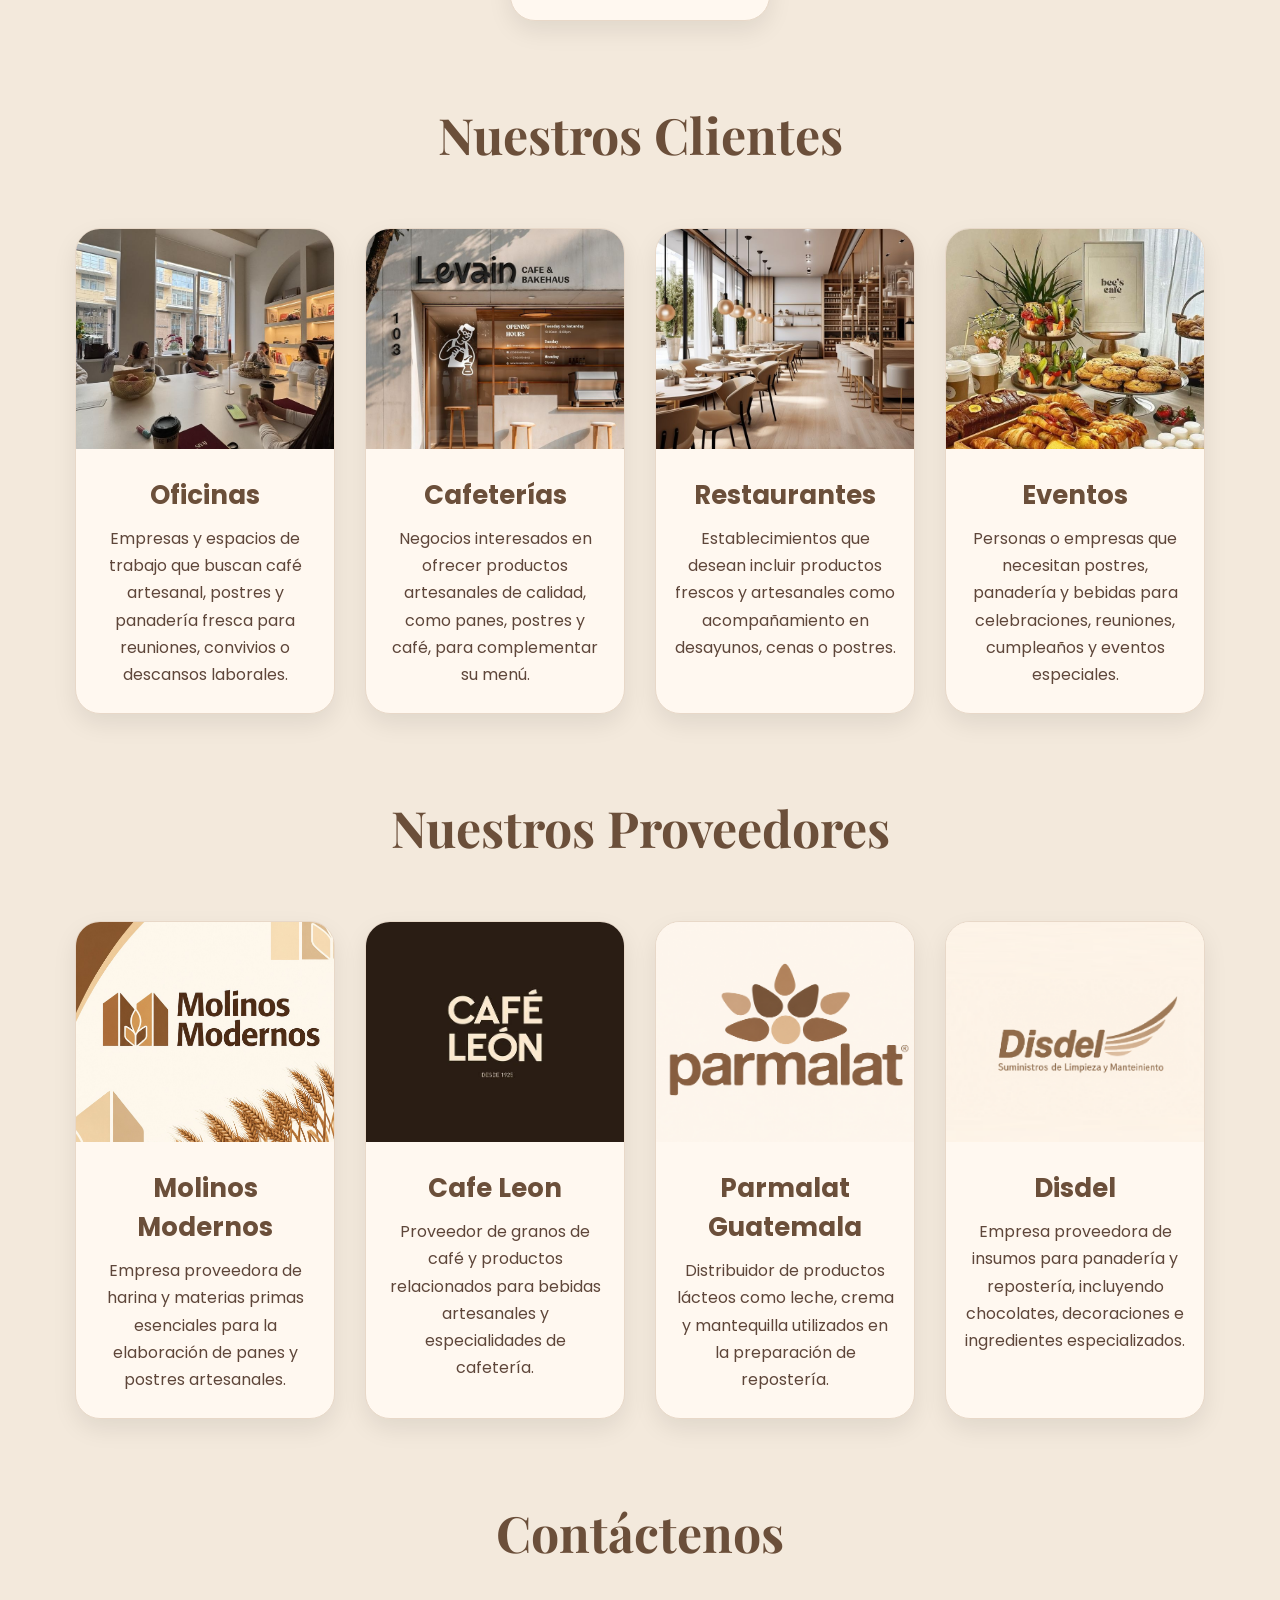
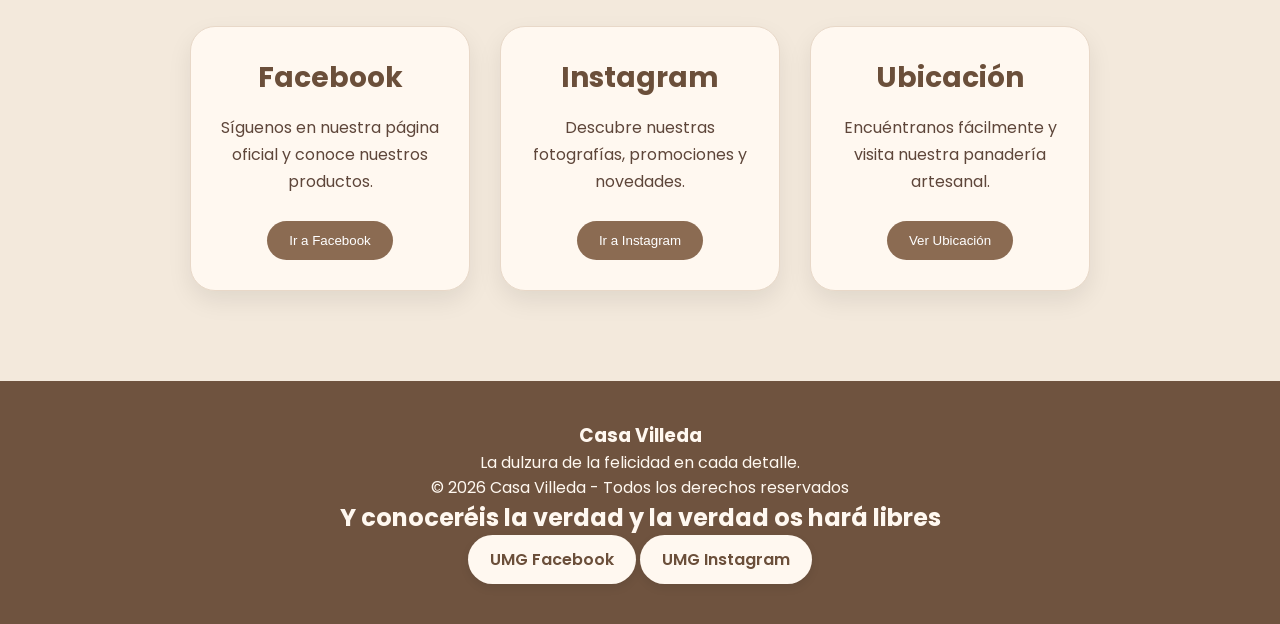
==== commit ec65f8f1: "cuarto commit" ====
--- a/index.html
+++ b/index.html
@@ -520,7 +520,8 @@
 © 2026 Casa Villeda - Todos los derechos reservados
 <br>
 <h2>Y conoceréis la verdad y la verdad os hará libres</h2>
-
+<a href="https://www.facebook.com/u.marianogalvez/?locale=es_LA"class="dropbtn">UMG Facebook</a>
+<a href="https://www.instagram.com/marianogalvez/"class="dropbtn">UMG Instagram</a>
 </p>
 
 </div>
